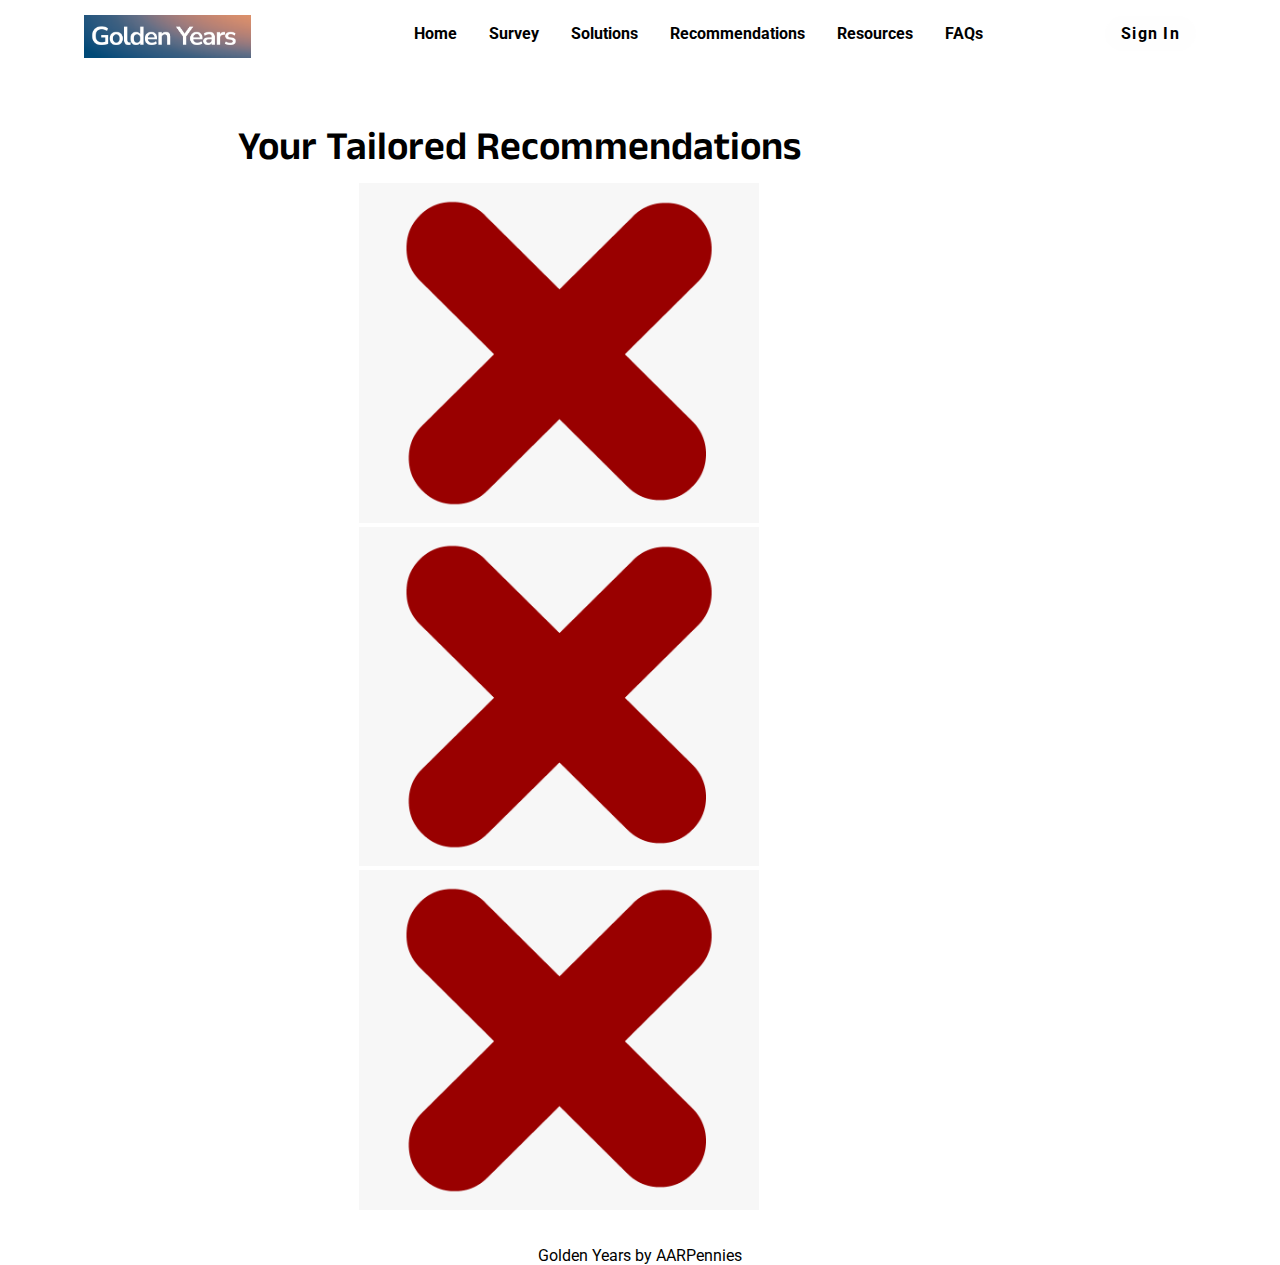
==== recommendations.html @ 0557388c "Add files via upload" ====
<!DOCTYPE html>
<html>
  <head>
<!-- fonts-->
<link rel="preconnect" href="https://fonts.googleapis.com">
<link rel="preconnect" href="https://fonts.gstatic.com" crossorigin>
<link
href="https://fonts.googleapis.com/css2?family=Anek+Telugu:wght@300;400;500;600;700&family=Roboto:wght@300;400;500;700&display=swap"
rel="stylesheet">
    
    <title>Recommendations</title>
    <meta charset="utf-8" />
	  <meta http-equiv="X-UA-Compatible" content="IE=edge" />
	  <meta name="viewport" content="width=device-width, initial-scale=1" />

	  <!-- link the webpage's stylesheet -->
	  <link rel="stylesheet" href="/recommendations.css" />

	  <!-- link the webpage's JavaScript file -->
	  <script src="/script.js" defer></script>

  </head>
  
  <body>

    <nav class="navbar">
      <img id= logo src="GoldenYearsLogo.png" alt="Golden Years from AARPennies">
      <ul class="menu">
          <li><a href="index.html">Home</a></li>
          <li><a href="survey.html">Survey</a></li>
          <li><a href="#">Solutions</a></li>
          <li><a href="recommendations.html">Recommendations</a></li> 
          <li><a href="#">Resources</a></li>
          <li><a href="#">FAQs</a></li>
      </ul>
      <div class="hamburger-button">
          <div class="bar"></div>
          <div class="bar"></div>
          <div class="bar"></div>
      </div>

      <a href="registration.html">

      <button class="primary-button navbar-button">Sign In</button>
    </a>
  </nav>
  <!-- add https://youtu.be/tNla9nyRMmQ as video-->
    
    <h1 class="contntpg"></h1>

<div class="homecontainer">
    <div class="home">
      <h2 class="title">Your Tailored Recommendations</h2>
      <img id=placeholder src="Placeholder.png" alt="">
    </div>
  <div class="home">

    <img id=placeholder src="Placeholder.png" alt="">

    <img id=placeholder src="Placeholder.png" alt="">

   <p class=accesstxt></p> 
    </div>
    </div>

    

    <div id="resrc">


 <h5></h5>
   <p class="hlthinfo"></p>
    

    <p class="hlthinfo"> <a href=""></a></p>
</div>

     <footer>
      Golden Years by AARPennies
    </footer>
  </body>
</html>
---- recommendations.css ----
#logo {
    width: 15%;
    length: 5%;
    margin-top:.5%;}

    #placeholder {
        width: 400px;
        length: 8%;
        margin-left:15%;}
    
/* VARIABLES */
:root {
    /* TEXT VARIABLES */
    --text-dark: #000;
    --text-light: #fcf9f9;
    --text-grey: #adbdcc;
    --body-font: "Roboto", sans-serif;
    --heading-font: "Anek Telugu", sans-serif;
    --h1-size: 94px;
    --h1-height: 108px;
    --h2-size: 50px;
    --h2-height: 75px;
    --h3-size: 40px;
    --h4-size: 32px;
    --h5-size: 28px;
    --h6-size: 22px;
    --subtitle-size: 17px;
    --subtitle-height: 26px;
    --p-size: 18px;
    --p-height: 26px;
    --secondary-text-size: 14px;
    --secondary-text-height: 18px;
    --button-size: 16px;
  
    /* SPACING VARIABLES */
    --spacing-sm: 8px;
    --spacing-md: 16px;
    --spacing-lg: 32px;
    --spacing-xl: 64px;
    --standard-width: 1144px;
    /* COLOR VARIABLES */
    --purple-1: #FFD700;
    --purple-2: #FFD700;
    --blue-1: #00d4ff;
    --primary-accent: #6d7a88;
    --primary-button-hover: #827322;
    --bg-white: #fff;
    --bg-light: #f7f9fc;
  
    --standard-border-radius: 20px;
    --standard-box-shadow: 0px 2px 40px rgba(0, 0, 0, 0.15);
    --primary-gradient: linear-gradient(
      101.33deg,
      #FFD700 0.76%,
      #FFD700 33.33%,
      #FFD700 76.92%,
      #FFD700 96.96%
    );
  }
  
  /* GENERAL ELEMENT STYLES */
  
  html,
  body {
    width: 100%;
    position: relative;
    overflow-x: hidden;
  }
  
  body {
    font-family: var(--body-font);
    color: var(--text-dark);
    margin: 0;
    box-sizing: border-box;
    padding: var(--spacing-sm) 0 0 0;
    background-color: var(--bg-white);
    display: flex;
    flex-direction: column;
    justify-content: center;
    align-items: center;
  }
  
  main {
    width: 100%;
    margin: var(--spacing-xl) 0 0 0;
  }
  
  h1 {
    font-family: var(--heading-font);
    font-weight: 300;
    font-size: 64;
    margin: 0;
    width: 30%;
    letter-spacing: -3px;
    line-height: var(--h1-height);
  }
  h2 {
    font-family: var(--heading-font);
    font-weight: 600;
    font-size: var(--h3-size);
    margin: 0;
    width: 100%;
  }
  h3 {
    font-family: var(--heading-font);
    font-weight: 500;
    font-size: var(--h3-size);
    margin: 0;
    width: 100%;
  }
  
  h4 {
    font-family: var(--heading-font);
    font-weight: 500;
    font-size: var(--h4-size);
    margin: 0;
    width: 100%;
    letter-spacing: 0.25px;
  }
  
  h5 {
    font-family: var(--heading-font);
    font-weight: 500;
    font-size: var(--h5-size);
    margin: 0;
    width: 100%;
  }
  
  h6 {
    font-family: var(--heading-font);
    font-weight: 500;
    font-size: var(--h6-size);
    margin: 0;
    width: 100%;
  }
  
  a {
    text-decoration: none;
    color: var(--purple-1);
    font-weight: 500;
    transition: color 0.25s ease;
  }
  
  a:hover {
    color: var(--primary-accent);
  }
  p {
    font-size: var(--p-size);
    line-height: var(--p-height);
    font-weight: 400;
    margin: var(--spacing-md) 0;
  }
  
  /* Layout Styles  */
  .section-container {
    width: 100%;
    max-width: var(--standard-width);
  }
  
  .two-column {
    width: 100%;
    display: flex;
    flex-direction: row;
    justify-content: center;
    align-items: flex-start;
    box-sizing: border-box;
  }
  
  .two-column > .col-left {
    width: 50%;
    box-sizing: border-box;
    padding: 0 var(--spacing-md) 0 0;
    display: flex;
    flex-direction: column;
    align-items: start;
    justify-content: center;
  }
  
  .two-column > .col-right {
    width: 50%;
    box-sizing: border-box;
    padding: 0 0 0 var(--spacing-md);
    display: flex;
    flex-direction: column;
    align-items: start;
    justify-content: center;
  }
  
  .card {
    display: flex;
    flex-direction: column;
    justify-content: flex-start;
    align-items: flex-start;
    padding: var(--spacing-sm) var(--spacing-md) var(--spacing-sm) 0;
  }
  .card .icon {
    height: 50px;
    margin: 0 0 var(--spacing-sm) 0;
  }
  
  .card h3 {
    font-family: var(--heading-font);
    font-weight: 500;
    font-size: var(--h6-size);
    margin: 0;
    width: 100%;
  }
  
  .subtitle,
  .subtitle2 {
    color: var(--purple-1);
    font-family: var(--heading-font);
    font-weight: 500;
    font-size: var(--subtitle-size);
    line-height: var(--subtitle-height);
  }
  .subtitle2 {
    color: var(--blue-1);
  }
  
  .secondary-text {
    font-size: var(--secondary-text-size);
    line-height: var(--secondary-text-height);
    color: var(--text-grey);
    letter-spacing: 0.25px;
  }
  /* BUTTON STYLES */
  .primary-button {
    font-family: var(--body-font);
    font-size: var(--button-size);
    letter-spacing: 1.25px;
    font-weight: bold;
    border-radius: var(--standard-border-radius);
    border: none;
    background-color: var(--primary-accent);
    color: var(--text-dark);
    padding: var(--spacing-sm) var(--spacing-md);
    transition: all 0.15s ease;
  }
  
  .primary-button:hover {
    background-color: var(--primary-button-hover);
    cursor: pointer;
  }
  .secondary-button {
    font-family: var(--body-font);
    font-size: var(--button-size);
    letter-spacing: 1.25px;
    font-weight: bold;
    border-radius: var(--standard-border-radius);
    border: none;
    background-color: transparent;
    color: var(--primary-accent);
    transition: all 0.15s ease;
  }
  
  .secondary-button:hover {
    opacity: 0.75;
    cursor: pointer;
  }
  
  .with-icon {
    display: flex;
    justify-content: center;
    align-items: center;
  }
  .with-icon > img {
    transition: transform 0.25s ease;
  }
  .with-icon:hover > img {
    transform: translateX(4px);
  }
  
  /* NAVBAR */
  
  .navbar {
    display: flex;
    justify-content: space-between;
    align-items: center;
    width: 100%;
    max-width: var(--standard-width);
    padding: 0 var(--spacing-md);
    margin: 0 0 var(--spacing-xl) 0;
    box-sizing: border-box;
  }
  .menu {
    display: flex;
    list-style: none;
    justify-content: center;
    align-items: center;
  }
  
  .menu a {
    color: var(--text-dark);
    margin: 0 var(--spacing-md);
    font-weight: bold;
  }
  
  .menu a:hover {
    text-decoration: underline;
  }
  .navbar-button {
    background: rgba(250, 250, 250, 0.25);
  }
  
  .navbar-button:hover {
    background: rgba(250, 250, 250, 0.5);
  }
  
  .hamburger-button {
    display: none;
  }
  
  /* ANIMATED GRADIENT HERO BACKGROUND  */
  
  #gradient-canvas {
    width: 200%;
    height: 970px;
    transform: rotate(-10deg);
    position: absolute;
    top: -600px;
    left: -50%;
    z-index: -1;
    --gradient-color-1: #478b97;
    --gradient-color-2: #6ec3f4;
    --gradient-color-3: #bf9b30;
    --gradient-color-4: #d79b7f;
  }
  
  /* HERO STYLES */
  
  .hero {
    width: 100%;
    display: flex;
    justify-content: center;
  }
  
  .hero p {
    max-width: 480px;
  }
  
  .button-container {
    display: flex;
    margin: var(--spacing-md) 0;
  }
  
  .button-container button:nth-of-type(2) {
    margin: 0 0 0 var(--spacing-md);
    color: var(--purple-2);
  }
  
  .hero .hero-phone-container {
    height: 564px;
    align-items: flex-end;
  }
  
  .hero-phone {
    height: 628px;
    transform: translate(32px, -32px);
  }
  
  /* Partners Section */
  .partners-section {
    width: 100%;
    display: flex;
    justify-content: center;
  }
  .partners-grid {
    display: grid;
    grid-template-columns: 1fr 1fr 1fr 1fr;
    grid-template-rows: 1fr 1fr;
    margin: var(--spacing-xl) 0;
    column-gap: var(--spacing-md);
    row-gap: var(--spacing-lg);
  }
  
  .partners-grid img {
    height: 60px;
    place-self: center;
  }
  
  /* UNIFIED PLATFORM SECTION */
  
  .unified-platform-section {
    padding: var(--spacing-xl) 0;
    width: 100%;
    display: flex;
    justify-content: center;
    background-color: var(--bg-light);
  }
  
  .unified-platform-section h2 {
    width: 50%;
    margin-bottom: var(--spacing-md);
  }
  
  .unified-platform-section .primary-button {
    background-color: var(--purple-1);
    margin: var(--spacing-md) 0;
  }
  .unified-platform-section .primary-button:hover {
    background-color: var(--primary-accent);
  }
  
  /* GRAPHIC GRID SECTION */
  .graphic-section {
    width: 100%;
    display: flex;
    justify-content: center;
    background-color: var(--bg-light);
  }
  .graphic-grid {
    display: grid;
    grid-template-areas:
      "card slack slack"
      "phone slack slack"
      "phone dash dash";
    grid-gap: var(--spacing-lg);
    padding: var(--spacing-lg) 0;
  }
  
  #credit-card {
    grid-area: card;
    width: 100%;
    box-shadow: var(--standard-box-shadow);
    border-radius: var(--standard-border-radius);
  }
  #slack-invoice {
    grid-area: slack;
    width: 100%;
    box-shadow: var(--standard-box-shadow);
    border-radius: var(--standard-border-radius);
  }
  
  #phone {
    grid-area: phone;
    width: 100%;
  }
  #dash {
    grid-area: dash;
    width: 100%;
    box-shadow: var(--standard-box-shadow);
    border-radius: var(--standard-border-radius);
  }
  
  /* INTEGRATIONS SEECTION STYLES */
  .integrations-section {
    color: var(--text-light);
    width: 100%;
    display: flex;
    justify-content: center;
    position: relative;
    padding: calc(var(--spacing-xl) * 3) 0;
    z-index: 1;
  }
  
  .integrations-section::before {
    content: "";
    width: 100%;
    height: 1100px;
    background-color: var(--primary-accent);
    position: absolute;
    top: -32px;
    left: 0;
    z-index: -1;
    transform: skewY(-10deg);
  }
  
  .integrations-section::after {
    content: "";
    background-color: var(--bg-light);
    width: 100%;
    height: 50%;
    position: absolute;
    top: 0;
    left: 0;
    z-index: -2;
  }
  
  .integrations-section .primary-button {
    background-color: var(--blue-1);
    color: var(--primary-accent);
    margin: var(--spacing-md) 0 0 0;
  }
  
  .integrations-section .primary-button:hover {
    background-color: var(--bg-white);
  }
  
  .integrations-section .secondary-button {
    color: var(--blue-1);
  }
  
  .integrations-section .card-container {
    display: flex;
    margin: var(--spacing-lg) 0;
  }
  
  .integrations-section .card-container .card {
    width: 50%;
  }
  
  #api-code {
    max-width: 470px;
    margin: 0 0 var(--spacing-md) 0;
    border-radius: var(--standard-border-radius);
  }
  
  #terminal-code {
    max-width: 470px;
    border-radius: var(--standard-border-radius);
  }
  
  /* WHY SWIPE SECTION */
  
  .why-swipe-section {
    width: 100%;
    display: flex;
    justify-content: center;
    padding: calc(var(--spacing-xl) * 3) 0;
  }
  .why-swipe-section .card-container {
    display: flex;
    margin: var(--spacing-lg) 0;
  }
  
  .why-swipe-section .card-container .card {
    width: 25%;
    padding: 0 var(--spacing-sm) 0 0;
    margin: 0 var(--spacing-md) 0 0;
    box-sizing: border-box;
  }
  
  .why-swipe-section .secondary-text {
    color: var(--text-dark);
  }
  
  /* GLOBAL SECTION */
  .global-section {
    width: 100%;
    display: flex;
    justify-content: center;
    color: var(--text-light);
    position: relative;
    padding: calc(var(--spacing-xl) * 3) 0 0 0;
  }
  
  .global-section::before {
    content: "";
    width: 100%;
    height: 1200px;
    background-color: var(--primary-accent);
    position: absolute;
    top: -32px;
    left: 0;
    transform: skewY(-10deg);
    z-index: -1;
  }
  
  .global-section a {
    color: var(--blue-1);
  }
  .global-section a:hover {
    color: var(--text-light);
  }
  
  .global-section .card-container {
    display: flex;
    margin: calc(var(--spacing-xl) * 2) 0;
  }
  .global-section .card-container .card {
    width: 25%;
    box-sizing: border-box;
    padding: 0 var(--spacing-sm) 0 0;
    margin: 0 var(--spacing-md) 0 0;
  }
  
  .global-section .card-container .card h3 {
    border-left: 2px solid var(--blue-1);
    padding: 0 0 0 var(--spacing-sm);
    line-height: 28px;
  }
  
  #globe {
    max-width: 844px;
    opacity: 25%;
    position: absolute;
    top: 10%;
  }
  
  /* VIRTUAL EVENTS SECTION */
  .virtual-events-section {
    display: flex;
    justify-content: center;
    padding: calc(var(--spacing-xl) * 2) 0;
    position: relative;
  }
  .virtual-events-section::before {
    content: "";
    background-color: var(--bg-white);
    width: 100%;
    height: 100%;
    position: absolute;
    top: 0;
    z-index: -1;
  }
  
  .virtual-events-section .primary-button {
    background-color: var(--purple-1);
    margin: var(--spacing-md) 0 0 0;
  }
  .virtual-events-section .primary-button:hover {
    background-color: var(--primary-accent);
  }
  
  .virtual-events-section .col-left {
    height: 446px;
    padding: 0 var(--spacing-xl) 0 0;
  }
  
  .swipe-sessions-card {
    width: 540px;
    height: 446px;
    box-shadow: var(--standard-box-shadow);
    border-radius: var(--standard-border-radius);
    overflow: hidden;
  }
  
  .swipe-sessions-card .card-top {
    width: 100%;
    height: 50%;
    display: flex;
    justify-content: center;
    align-items: center;
    position: relative;
    /* transform: rotate(10deg); */
  }
  
  .swipe-sessions-card .card-top::before {
    background: var(--primary-gradient);
    content: "";
    width: 100%;
    height: 150%;
    position: absolute;
    top: -40%;
    transform: skewY(-5deg);
    z-index: 1;
  }
  
  #sessions-logo {
    z-index: 2;
    width: 338px;
  }
  
  .virtual-events-section .avatars {
    position: absolute;
    bottom: -70px;
    left: var(--spacing-xl);
    z-index: 3;
    /* width: 140px;
    height: 80px; */
  }
  
  .virtual-events-section .avatars img {
    width: 80px;
  }
  
  .virtual-events-section .avatars img:nth-of-type(2) {
    position: absolute;
    left: 55px;
  }
  
  .virtual-events-section .card-bottom {
    width: 100%;
    height: 50%;
    box-sizing: border-box;
    padding: var(--spacing-xl);
  }
  .virtual-events-section .card-bottom .subtitle {
    margin: var(--spacing-lg) 0 0 0;
  }
  
  .virtual-events-section .card-bottom .secondary-text {
    color: var(--text-dark);
    font-weight: 700;
    width: 50%;
  }
  
  /* GETTING STARTED SECTION */
  .getting-started-section {
    display: flex;
    justify-content: center;
    padding: var(--spacing-xl) 0;
  }
  
  .getting-started-section .primary-button {
    background-color: var(--purple-1);
    margin: var(--spacing-md) 0;
  }
  .getting-started-section .primary-button:hover {
    background-color: var(--primary-accent);
  }
  
  .getting-started-section .col-left {
    padding: 0 var(--spacing-xl) 0 0;
  }
  
  .getting-started-section .col-right {
    flex-direction: row;
  }
  
  .getting-started-section .col-right .card {
    width: 50%;
    box-sizing: border-box;
    padding: 0 var(--spacing-sm) 0 0;
    margin: 0 var(--spacing-md) 0 0;
  }
  
  .getting-started-section .col-right .card .secondary-button {
    color: var(--purple-2);
    padding-left: 0;
  }
  
  /* FOOTER STYLES */
  
  .footer {
    display: flex;
    justify-content: center;
    background-color: var(--bg-light);
    padding: var(--spacing-xl) 0;
  }
  
  .footer .section-container {
    display: flex;
  }
  
  #footer-logo {
    max-width: 108px;
    margin: 0 0 var(--spacing-md) 0;
  }
  
  .footer .col {
    width: 25%;
  }
  
  .footer .col ul {
    list-style-type: none;
    padding: 0;
  }
  
  .footer .col ul li {
    margin: var(--spacing-md) 0;
  }
  
  .footer .col a {
    color: var(--text-dark);
    font-weight: normal;
  }
  
  .footer .col a:hover {
    color: var(--purple-1);
    text-decoration: underline;
  }
  
  .footer .icon-link {
    display: flex;
    align-items: center;
    margin: var(--spacing-md) 0;
  }
  
  .footer .icon-link img {
    width: 24px;
  }
  
  .footer h3 {
    font-size: var(--h6-size);
    font-weight: 700;
  }
  
  /* CUSTOM BREAKPOINT */
  @media only screen and (max-width: 1144px) {
    :root {
      --h1-size: 80px;
      --h1-height: 85px;
    }
    /* GENERAL LAYOUT */
    .section-container {
      padding: 0 var(--spacing-md);
    }
    /* HERO SECTION */
    .hero-phone {
      height: 550px;
      transform: translateY(-60px);
    }
    .hero .col-left {
      width: 60%;
    }
    .hero .col-right {
      width: 40%;
    }
  
    /* PARTNERS GRID */
  
    .partners-section {
      margin: -60px 0 0 0;
    }
    .partners-grid {
      margin: 0 0 var(--spacing-xl) 0;
    }
  }
  
  /* CUSTOM BREAKPOINT (850px) */
  @media only screen and (max-width: 850px) {
    :root {
      --h1-size: 70px;
      --h1-height: 75px;
    }
    /* HERO SECTION */
    .hero-phone {
      transform: translateY(-85px);
    }
    /* PARTNERS GRID */
    .partners-grid img {
      width: 100%;
      height: auto;
    }
    /* INTEGRATIONS SECTION */
    .integrations-section .col-left {
      width: 60%;
    }
    .integrations-section .col-right {
      width: 40%;
    }
  }
  
  /* TABLET SIZE STYLES */
  @media only screen and (max-width: 768px) {
    :root {
      --h1-size: 58px;
      --h1-height: 65px;
      --h3-size: 34px;
      --h6-size: 16px;
    }
  
    /* NAVBAR STYLES */
    .navbar {
      margin: var(--spacing-sm) 0 var(--spacing-lg) 0;
    }
    .navbar .menu {
      display: none;
    }
  
    .navbar .navbar-button {
      display: none;
    }
  
    .hamburger-button {
      width: 50px;
      height: 30px;
      background-color: rgba(250, 250, 250, 0.25);
      border-radius: var(--standard-border-radius);
      display: flex;
      flex-direction: column;
      justify-content: center;
      align-items: center;
    }
  
    .hamburger-button .bar {
      width: 18px;
      height: 2px;
      background-color: var(--bg-white);
      margin: 1px 0;
    }
  
    /* HERO STYLES */
    #gradient-canvas {
      height: 820px;
    }
    main {
      margin: 0;
    }
  
    .hero .two-column {
      align-items: center;
    }
  
    .hero .col-left {
      width: 60%;
    }
  
    .hero .col-right {
      width: 40%;
    }
  
    .hero-phone {
      height: 450px;
      transform: translateX(32px);
    }
  
    /* PARTNERS GRID */
    .partners-section {
      margin: -20px 0 0 0;
    }
  
    /* UNIFIED PLATFORM SECTION*/
    .unified-platform-section h2 {
      width: 100%;
    }
  
    /* INTEGRATIONS SECTION */
    .integrations-section .card-container {
      flex-direction: column;
    }
  
    .integrations-section .card-container .card {
      width: 100%;
    }
  
    /* WHY SWIPE SECTION */
    .why-swipe-section {
      padding: var(--spacing-md) 0 var(--spacing-xl) 0;
    }
  
    .why-swipe-section .card-container {
      flex-wrap: wrap;
    }
    .why-swipe-section .card-container .card {
      width: 50%;
      margin: var(--spacing-md) 0;
    }
  
    /* GLOBAL SECTION */
    .global-section .card-container {
      flex-wrap: wrap;
      margin: var(--spacing-xl) 0;
    }
  
    .global-section .card-container .card {
      width: 50%;
      margin: var(--spacing-md) 0;
    }
  
    /* GETTING STARTED SECTION */
    .getting-started-section .two-column {
      align-items: center;
    }
    .getting-started-section .col-right {
      flex-wrap: wrap;
    }
    .getting-started-section .col-right .card {
      width: 100%;
      margin: var(--spacing-md) 0;
    }
  }
  
  /* MOBILE SIZE BREAKPOINT */
  @media only screen and (max-width: 550px) {
    /* GENERAL STYLES */
    :root {
      --h1-size: 58px;
      --h1-height: 65px;
      --h3-size: 34px;
      --h6-size: 16px;
    }
    .two-column {
      flex-direction: column;
    }
  
    .two-column .col-left {
      width: 100%;
    }
  
    .two-column .col-right {
      width: 100%;
      padding: 0;
    }
  
    /* NAVBAR STYLES */
    .navbar {
      margin: 0 0 var(--spacing-lg) 0;
    }
  
    /* HERO STYLES */
    #gradient-canvas {
      height: 820px;
    }
    main {
      margin: var(--spacing-lg) 0 0 0;
    }
  
    .hero .two-column .hero-phone-container {
      display: none;
    }
  
    /* PARTNERS GRID SECTION */
  
    .partners-section {
      margin: var(--spacing-xl) 0 var(--spacing-sm) 0;
    }
    .partners-grid {
      grid-template-columns: 1fr 1fr;
    }
  
    /* UNIFIED PLATFORM */
    .unified-platform-section {
      padding: var(--spacing-md) 0;
    }
  
    /* INTEGRATIONS SECTION */
    .integrations-section {
      padding: var(--spacing-lg) 0;
    }
  
    .integrations-section::before {
      height: 900px;
    }
  
    .integrations-section .col-right {
      display: none;
    }
  
    /* WHY SWIPE SECTION */
    .why-swipe-section {
      padding: var(--spacing-xl) 0 var(--spacing-md) 0;
    }
  
    .why-swipe-section .card-container .card {
      width: 100%;
      margin: var(--spacing-sm) 0;
    }
  
    .why-swipe-section .card-container .card .icon {
      height: 35px;
    }
  
    /* GLOBAL SECTION */
    .global-section {
      padding: var(--spacing-xl) 0 0 0;
    }
  
    .global-section .card-container {
      margin: var(--spacing-md) 0;
    }
  
    .global-section .card-container .card {
      width: 100%;
      margin: var(--spacing-sm) 0;
    }
  
    #globe {
      opacity: 10%;
    }
  
    /* VIRTUAL EVENTS SECTION */
    .virtual-events-section {
      padding: 0;
    }
    .virtual-events-section .swipe-sessions-card {
      margin: var(--spacing-lg) 0;
      width: 100%;
    }
  
    .virtual-events-section .swipe-sessions-card .secondary-text {
      width: 100%;
    }
  
    .virtual-events-section .swipe-sessions-card .card-top {
      height: 40%;
    }
  
    #sessions-logo {
      width: 300px;
    }
  
    /* GETTING STARTED SECTION*/
    .getting-started-section {
      padding: var(--spacing-md) 0;
    }
  
    /* FOOTER STYLES */
    .footer .section-container {
      flex-wrap: wrap;
    }
  
    .footer .col {
      width: 50%;
      margin: var(--spacing-md) 0;
    }
  
    .footer .col a {
      font-size: 12px;
    }
  
    #footer-logo {
      width: 70px;
    }
  
    .footer .icon-link img {
      width: 18px;
    }
  }
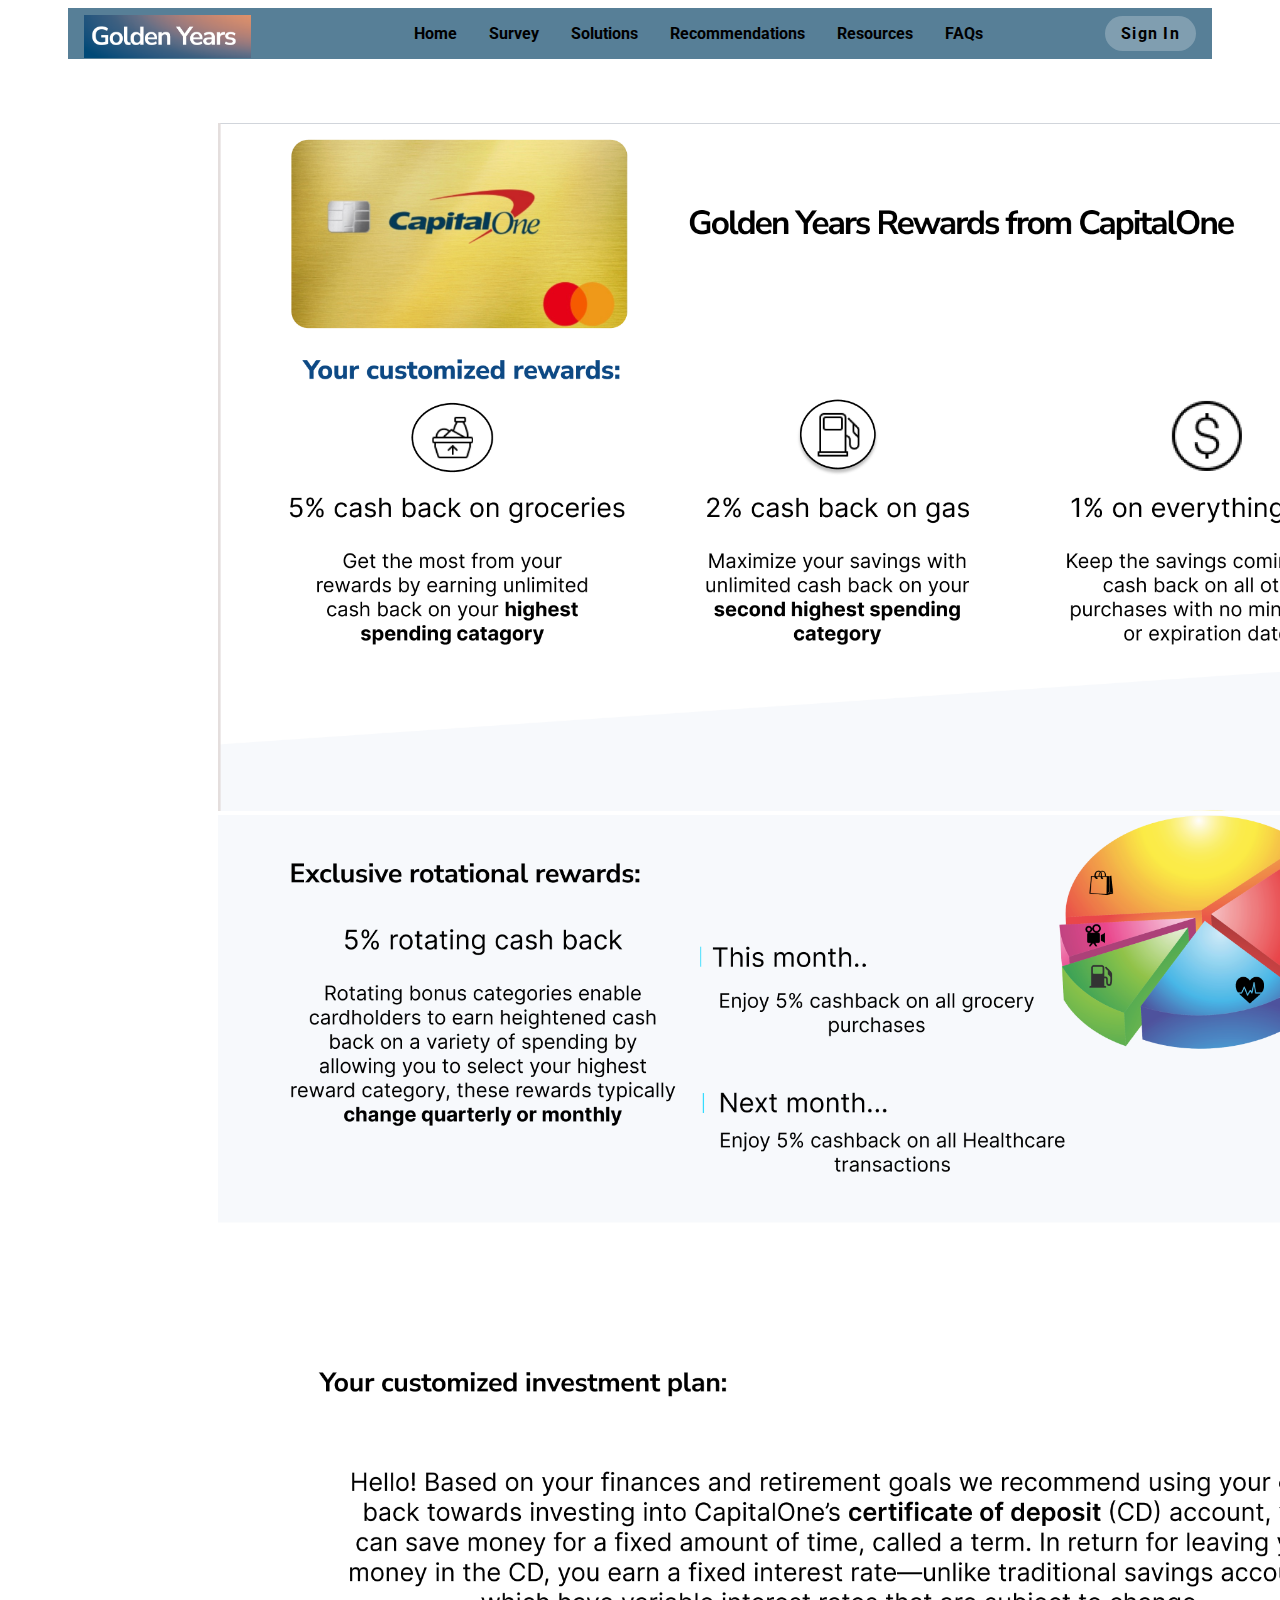
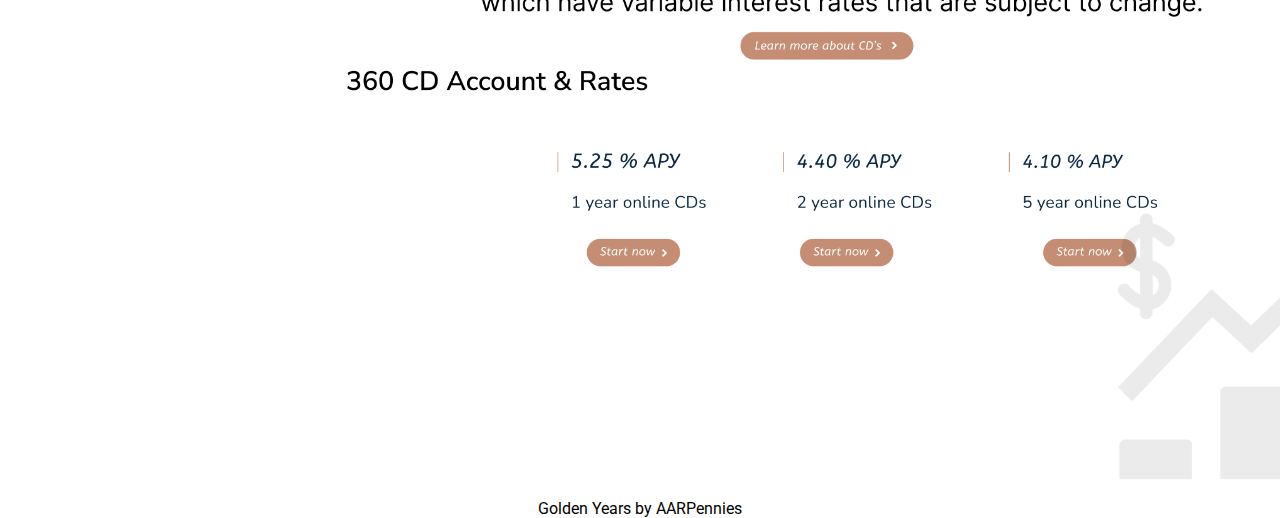
==== commit 84c745d7: "Add files via upload" ====
--- a/recommendations.html
+++ b/recommendations.html
@@ -45,21 +45,23 @@
     </a>
   </nav>
   <!-- add https://youtu.be/tNla9nyRMmQ as video-->
+  
+    <h1 class="contntpg"></h1>
     
-    <h1 class="contntpg"></h1>
-
 <div class="homecontainer">
+ <!---- <h2 class="title">Your Tailored Recommendations</h2> -->
     <div class="home">
-      <h2 class="title">Your Tailored Recommendations</h2>
-      <img id=placeholder src="Placeholder.png" alt="">
+     
+      <img id=placeholder src="rec page 1.png" alt="">
     </div>
   <div class="home">
 
-    <img id=placeholder src="Placeholder.png" alt="">
+    
+    <img id=placeholder src="rec page 2.png" alt="">
 
-    <img id=placeholder src="Placeholder.png" alt="">
+    <img id=placeholder src="rec page 3.png" alt="">
 
-   <p class=accesstxt></p> 
+   
     </div>
     </div>
 
@@ -76,6 +78,7 @@
 </div>
 
      <footer>
+
       Golden Years by AARPennies
     </footer>
   </body>
--- a/recommendations.css
+++ b/recommendations.css
@@ -6,10 +6,13 @@
     margin-top:.5%;}
 
     #placeholder {
-        width: 400px;
-        length: 8%;
-        margin-left:15%;}
-    
+        width: 600px;
+        length: 100px;
+        margin-left: 17%;
+      zoom: 200%;}
+.footer{
+  font-size: 10px;
+}
 /* VARIABLES */
 :root {
     /* TEXT VARIABLES */
@@ -99,8 +102,8 @@
   h2 {
     font-family: var(--heading-font);
     font-weight: 600;
-    font-size: var(--h3-size);
-    margin: 0;
+    font-size: 20;
+    margin-top: 0.25px;
     width: 100%;
   }
   h3 {
@@ -284,6 +287,7 @@
     padding: 0 var(--spacing-md);
     margin: 0 0 var(--spacing-xl) 0;
     box-sizing: border-box;
+    background-color: rgb(87, 127, 151);
   }
   .menu {
     display: flex;
